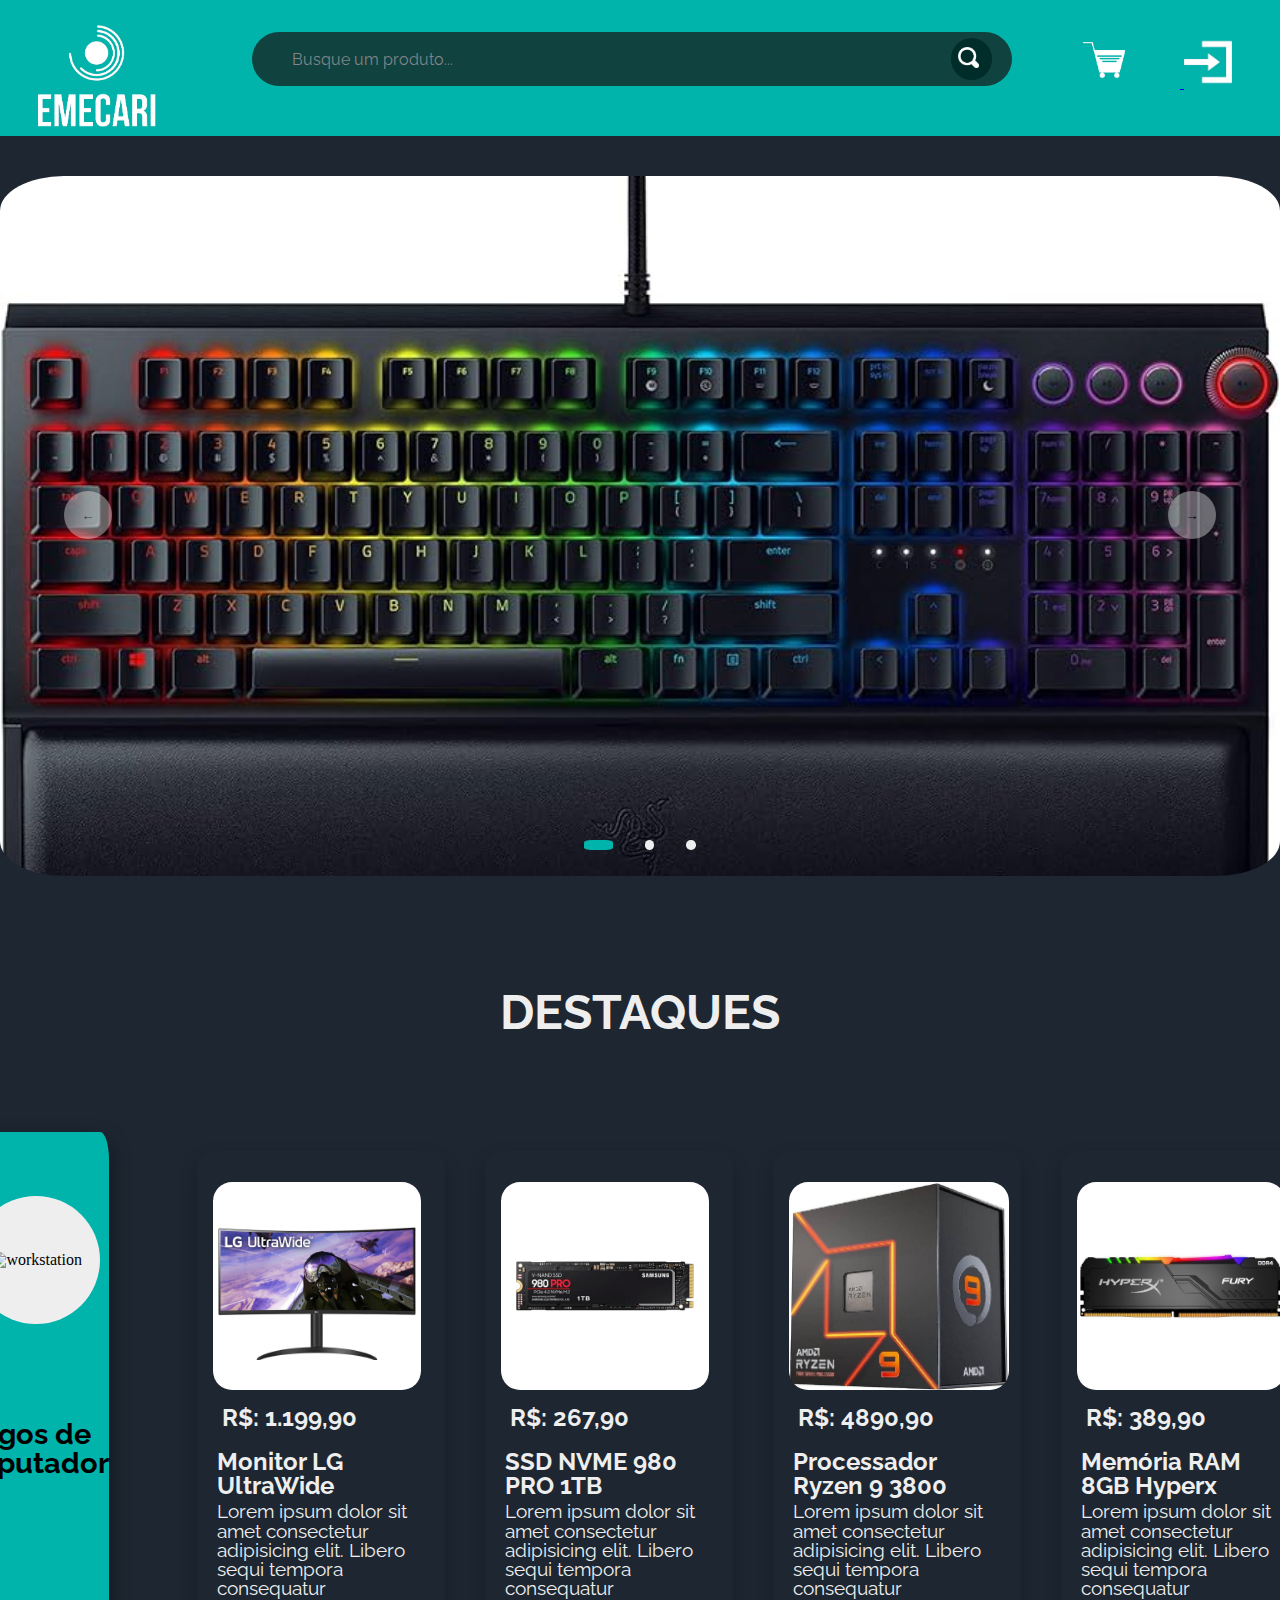
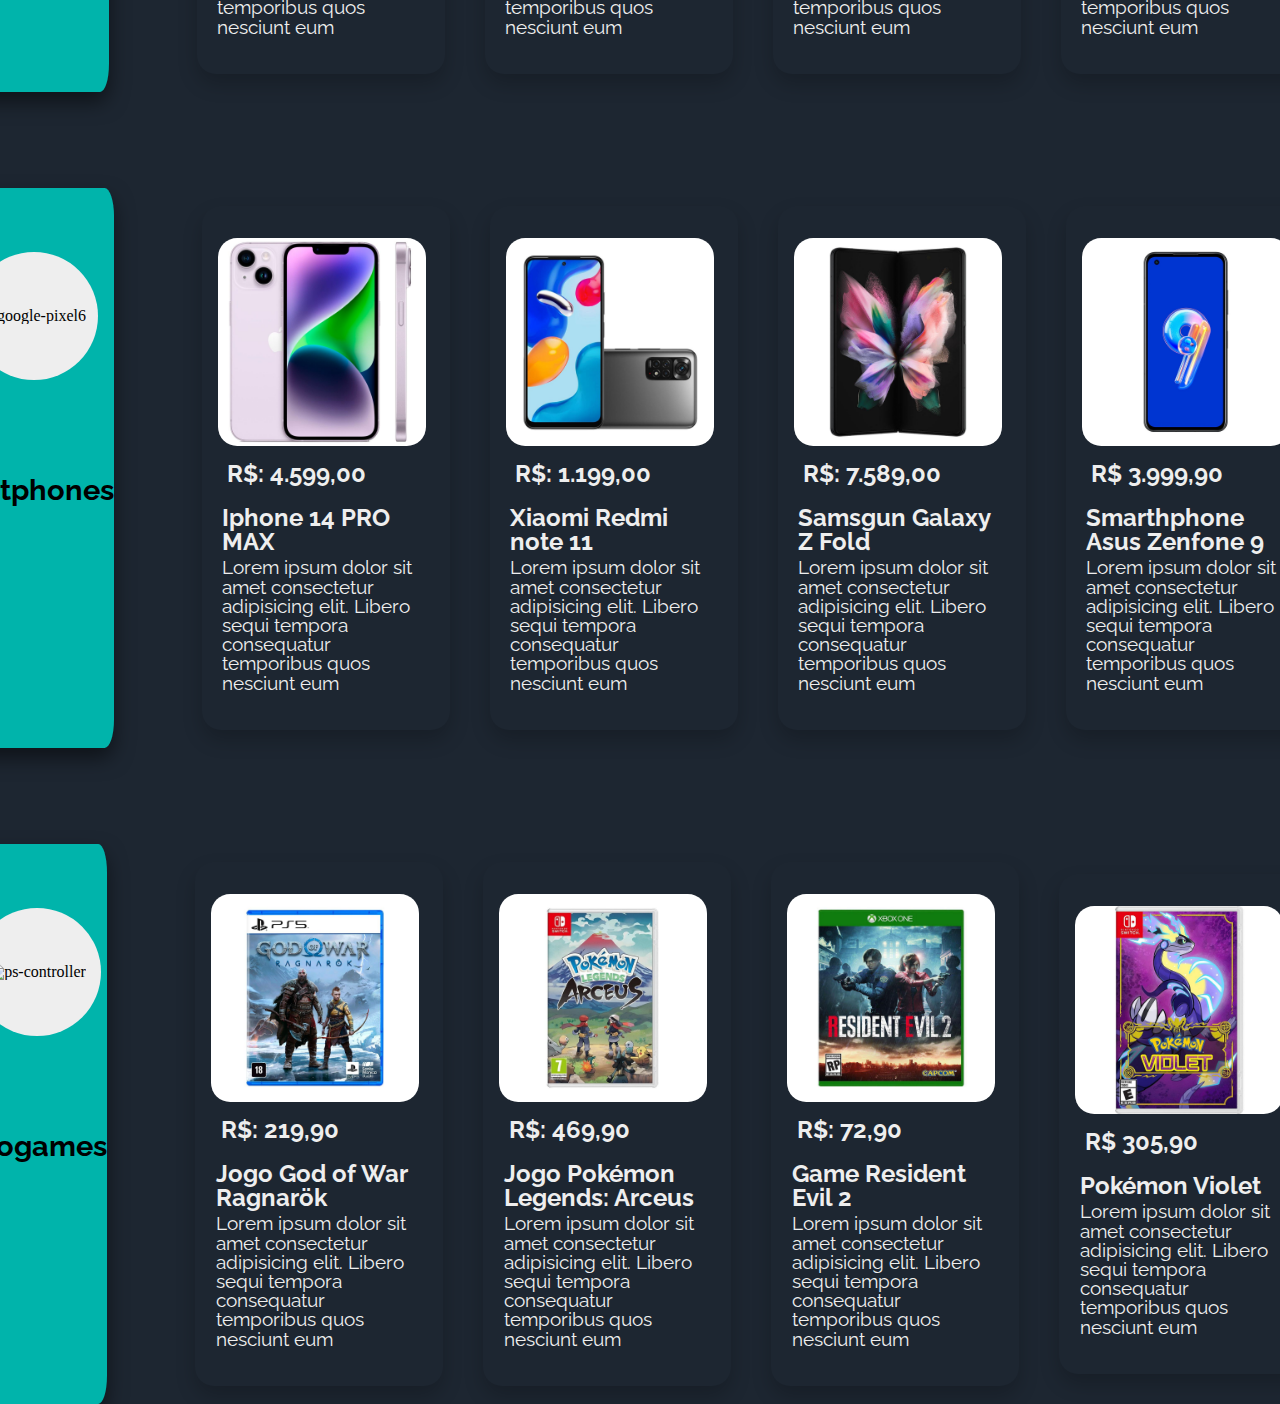
==== index.html @ 8e344c28 "first commit" ====
<!DOCTYPE html>
<html lang="pt-br">
<head>
    <meta charset="UTF-8">
    <meta name="viewport" content="width=device-width, initial-scale=1.0">
    <title>Emecari</title>
    <link rel="preconnect" href="https://fonts.googleapis.com">
    <link rel="preconnect" href="https://fonts.gstatic.com" crossorigin>
    <link href="https://fonts.googleapis.com/css2?family=Raleway:wght@200;300;400&display=swap" rel="stylesheet">
    <link rel="stylesheet" href="css/reset.css">
    <link rel="stylesheet" href="css/style.css">
    <link rel="stylesheet" href="css/mainPage.css">
    <link rel="stylesheet" href="https://fonts.googleapis.com/icon?family=Material+Icons">
    <link rel="icon" type="image/x-icon" href="img/favicon_package_v0.16/favicon.ico">
</head>
<body>
    <!-- Cabeçalho! -->
    <header class="cabecalho">
        <div class="header__container">

            <img class="logo" src="img/logo_branca.png" alt="logo">

            <div class="search__container">
                <form action="" class="search">
                    <input type="text" placeholder="Busque um produto..." name="q">
                    <button type="submit"><img class="icone lupa" src="img/mag_glasses.png" alt="busca"></button>
                </form>
            </div>

            <nav>
                <a href="#">
                    <img class="icone carrinho" src="img/shopping_car.png" alt="carrinho">
                </a>
                <a href="#">
                    <img class="icone login" src="img/login.png" alt="login">
                </a>
            </nav>
        </div>
    </header>


    <!-- Carrossel -->
    <div class="slider">
        <div class="list">
            <div class="item">
                <img src="img/produtos/teclado.jpg" alt="Teclado">
            </div>
            <div class="item">
                <img src="img/produtos/mouse.jpg" alt="mouse">
            </div>
            <div class="item">
                <img src="img/produtos/headset.jpg" alt="headset">
            </div>
        </div>

        <div class="buttons">
            <button id="prv"> &#8592; </button>
            <button id="nxt"> &rarr; </button>
        </div>
            <ul class="dots">
                <li class="active"></li>
                <li></li>
                <li></li>
            </ul>
    </div>

    
    <h1>DESTAQUES</h1>


    <!-- DESTAQUES -->
        <!-- PELO AMOR DE DEUS VICTOR HUGO NÃO ESQUECE DE MUDAR O LOREM IPSUM -->
    <div class="destaques">
        <div class="computer section">
            <div id="computer__menu">
                <div class="icon__background">
                    <i><img width="75" height="75" src="https://img.icons8.com/ios/50/workstation.png" alt="workstation"/></i>
                </div>
                <h4 class="section__title">Artigos de Computador</h4>
            </div>
            <section class="container__card">
                <div class="card">
                    <div class="card__image"><img class="product-image" src="img/computer/monitorGamer.jpg" alt=""></div>
                    <div class="card__content">
                        <h5 class="price">R$: 1.199,90 </h5>
                    </div>
                    <h4 class="card__name">Monitor LG UltraWide</h4>
                    <div class="card__description">
                        <p>Lorem ipsum dolor sit amet consectetur adipisicing elit. Libero sequi tempora consequatur temporibus quos nesciunt eum</p>
                    </div>
                </div>

                <div class="card">
                    <div class="card__image"><img class="product-image" src="img/computer/ssd_nvme.jpg" alt=""></div>
                    <div class="card__content">
                        <h5 class="price">R$: 267,90 </h5>
                    </div>
                    <h4 class="card__name">SSD NVME 980 PRO 1TB</h4>
                    <div class="card__description">
                        <p>Lorem ipsum dolor sit amet consectetur adipisicing elit. Libero sequi tempora consequatur temporibus quos nesciunt eum</p>
                    </div>
                </div>

                
                <div class="card">
                    <div class="card__image"><img class="product-image" src="img/computer/ryzen_9.jpg" alt=""></div>
                    <div class="card__content">
                        <h5 class="price">R$: 4890,90 </h5>
                    </div>
                    <h4 class="card__name">Processador Ryzen 9 3800</h4>
                    <div class="card__description">
                        <p>Lorem ipsum dolor sit amet consectetur adipisicing elit. Libero sequi tempora consequatur temporibus quos nesciunt eum</p>
                    </div>
                </div>

                <div class="card">
                    <div class="card__image"><img class="product-image" src="img/computer/memoria_8gb.jpg" alt=""></div>
                    <div class="card__content">
                        <h5 class="price">R$: 389,90 </h5>
                    </div>
                    <h4 class="card__name">Memória RAM 8GB Hyperx</h4>
                    <div class="card__description">
                        <p>Lorem ipsum dolor sit amet consectetur adipisicing elit. Libero sequi tempora consequatur temporibus quos nesciunt eum</p>
                    </div>
                </div>
            </section >
        </div>

            <div class="phones section">
                <div id="computer__menu">
                    <div class="icon__background">
                        <i><img width="75" height="75" src="https://img.icons8.com/ios/50/google-pixel6.png" alt="google-pixel6"/></i>
                    </div>
                    <h4 class="section__title">Smartphones</h4>
                </div>
                <section class="container__card">
                    <div class="card">
                        <div class="card__image"><img class="product-image" src="img/phones/iphone_14_PR.jpg" alt=""></div>
                        <div class="card__content">
                            <h5 class="price">R$: 4.599,00 </h5>
                        </div>
                        <h4 class="card__name">Iphone 14 PRO MAX</h4>
                        <div class="card__description">
                            <p>Lorem ipsum dolor sit amet consectetur adipisicing elit. Libero sequi tempora consequatur temporibus quos nesciunt eum</p>
                        </div>
                    </div>
    
                    <div class="card">
                        <div class="card__image"><img class="product-image" src="img/phones/redmi11.jpg" alt=""></div>
                        <div class="card__content">
                            <h5 class="price">R$: 1.199,00 </h5>
                        </div>
                        <h4 class="card__name">Xiaomi Redmi note 11</h4>
                        <div class="card__description">
                            <p>Lorem ipsum dolor sit amet consectetur adipisicing elit. Libero sequi tempora consequatur temporibus quos nesciunt eum</p>
                        </div>
                    </div>
    
                    
                    <div class="card">
                        <div class="card__image"><img class="product-image" src="img/phones/samgungZFold.png" alt=""></div>
                        <div class="card__content">
                            <h5 class="price">R$: 7.589,00 </h5>
                        </div>
                        <h4 class="card__name">Samsgun Galaxy Z Fold</h4>
                        <div class="card__description">
                            <p>Lorem ipsum dolor sit amet consectetur adipisicing elit. Libero sequi tempora consequatur temporibus quos nesciunt eum</p>
                        </div>
                    </div>
    
                    <div class="card">
                        <div class="card__image"><img class="product-image" src="img/phones/zenphone.jpg" alt=""></div>
                        <div class="card__content">
                            <h5 class="price">R$ 3.999,90 </h5>
                        </div>
                        <h4 class="card__name">Smarthphone Asus Zenfone 9</h4>
                        <div class="card__description">
                            <p>Lorem ipsum dolor sit amet consectetur adipisicing elit. Libero sequi tempora consequatur temporibus quos nesciunt eum</p>
                        </div>
                    </div>
                </section >
            </div>

            <div class="videogames">
                <div id="computer__menu">
                    <div class="icon__background">
                        <i><img width="75" height="75" src="https://img.icons8.com/ios/50/ps-controller.png" alt="ps-controller"/></i>
                    </div>
                    <h4 class="section__title">Videogames</h4>
                </div>
                <section class="container__card">
                    <div class="card">
                        <div class="card__image"><img class="product-image" src="img/games/gow5.jpg" alt=""></div>
                        <div class="card__content">
                            <h5 class="price">R$: 219,90 </h5>
                        </div>
                        <h4 class="card__name">Jogo God of War Ragnarök</h4>
                        <div class="card__description">
                            <p>Lorem ipsum dolor sit amet consectetur adipisicing elit. Libero sequi tempora consequatur temporibus quos nesciunt eum</p>
                        </div>
                    </div>
    
                    <div class="card">
                        <div class="card__image"><img class="product-image" src="img/games/pokemonArceus.jpg" alt=""></div>
                        <div class="card__content">
                            <h5 class="price">R$: 469,90 </h5>
                        </div>
                        <h4 class="card__name">Jogo Pokémon Legends: Arceus</h4>
                        <div class="card__description">
                            <p>Lorem ipsum dolor sit amet consectetur adipisicing elit. Libero sequi tempora consequatur temporibus quos nesciunt eum</p>
                        </div>
                    </div>
    
                    
                    <div class="card">
                        <div class="card__image"><img class="product-image" src="img/games/re2.jpg" alt=""></div>
                        <div class="card__content">
                            <h5 class="price">R$: 72,90 </h5>
                        </div>
                        <h4 class="card__name">Game Resident Evil 2</h4>
                        <div class="card__description">
                            <p>Lorem ipsum dolor sit amet consectetur adipisicing elit. Libero sequi tempora consequatur temporibus quos nesciunt eum</p>
                        </div>
                    </div>
    
                    <div class="card">
                        <div class="card__image"><img class="product-image" src="img/games/pokemonViolet.jpg" alt=""></div>
                        <div class="card__content">
                            <h5 class="price">R$ 305,90 </h5>
                        </div>
                        <h4 class="card__name">Pokémon Violet</h4>
                        <div class="card__description">
                            <p>Lorem ipsum dolor sit amet consectetur adipisicing elit. Libero sequi tempora consequatur temporibus quos nesciunt eum</p>
                        </div>
                    </div>
                </section >
            </div>
    </div>

    <script src="script/script.js"></script>
</body>
</html>
---- css/style.css ----
:root{
    --dark__green: #002D2A;
    --main__green: #00B4AB;
    --shadow__mainG: #00918A;
    --white: #EEEEEE;
    --offwhite: #818589;
    --another__dark__green: #10423F;
    --black: #000000;
    --another__black: #1d2631;

    --fonte: 'Raleway', sans-serif;
}

.cabecalho{
    background-color: var(--main__green);
    margin-bottom: 2.5rem;
}
.header__container{
    display: flex;
    flex-direction: row;
    justify-content: space-between;
}
.logo{
    height: 8.5rem;
}
.search{
    height: 25%;
    max-height: 15rem;
    width: 45rem;
    max-width: 45rem;
    background-color: var(--another__dark__green);
    display: flex;
    align-items: center;
    border-radius: 60px;
    padding: 10px 20px;
    margin-top: 2rem  ;
}
.search input{
    background: transparent;
    flex: 1;
    border: 0;
    outline: none;
    padding: 24px 20px;
    font-size: 1rem;
    font-family: var(--fonte);
    color: var(--white);
}
::placeholder{
    color: var(--offwhite);
}
.search button img{
    height: 1.3rem;
    width: 1.3rem;
    margin-top: rem;
    margin-left: 0.1rem;

}
.search button{
    border: 0;
    border-radius: 50%;
    width: 2.6rem;
    height: 2.6rem;
    background-color: var(--dark__green);
    transition: 1s;
}
.search button:hover{
    background-color: var(--main__green);
    transition: 1s;
}
.icone{
    padding-right: 3rem;
}
.carrinho{
    padding-top: 2rem;
    height: 3.5rem;
}
.login{
    padding-bottom: 0.1rem;
    height: 3rem;
}
---- css/mainPage.css ----
body{
    background-color: var(--another__black);
}

.slider{
    width: 1300px;
    max-width: 100vw;
    height: 700px;
    margin: auto;
    position: relative;
    overflow: hidden;
    border-radius: 5%;
}
.list{
    position: absolute;
    top: 0;
    left: 0;
    height: 100%;
    display: flex;
    width: max-content;
    transition: 1s;
}
.list img{
    width: 1300px;
    max-width: 100vw;
    height: 100%;
    object-fit: cover;
}
.buttons{
    position: absolute;
    top: 45%;
    left: 5%;
    width: 90%;
    display: flex;
    justify-content: space-between;

}
.buttons button{
    width: 3rem;
    height: 3rem;
    border-radius: 50%;
    background-color: var(--white);
    opacity: 40%;
    color: var(--white);
    border: none;
    font-family: var(--fonte);
    font-weight: bold;
    color: black;
    transition: 1s;
}
.buttons button:hover{
    background-color: var(--main__green);
    transition: 1s;
}
.dots{
    position: absolute;
    bottom: 10px;
    color: var(--white);
    left: 0;
    width: 100%;
    margin: 0;
    padding: 0;
    display: flex;
    justify-content: center;
}
.dots li{
    list-style: none;
    width: 0.6rem;
    height: 0.6rem;
    background-color: var(--white);
    margin: 1rem;
    border-radius: 50%;
    transition: 1s;
}
.dots li.active{
    width: 1.8rem;
    border-radius: 25%;
    transition: 1s;
    background-color: var(--main__green);
}
.dept__btn{
    display: flex;
    justify-content: space-between;
    align-items: center;
    padding: 2rem;
    margin-left: 7rem;
    margin-right: 7rem;
}
.material-icons {
    margin: 1.3rem;
    font-size: 3rem;
    border-radius: 50%;
    background-color: var(--main__green);
    color: var(--white);
}
h1{
    font-family: var(--fonte);
    text-align: center;
    padding-top: 7rem;
    font-size: 3rem;
    font-weight: bold;
    color: var(--white);
}


/* Cards dos produtos  */
.section{
    margin-bottom: 6rem;
    margin-top: 6rem;
}

.computer{
    display: flex;
    flex-direction: row;
    max-height: 35rem;
    justify-content: center;
}
.section__title{
    padding-top: 6rem;
    font-family: var(--fonte);
    font-weight: bold;
    font-size: 29px;
    text-align: center;
}
#computer__menu{
    background-color: var(--main__green);
    width: 60%;
    margin-left: 3.5rem;
    max-width: 15rem;
    border-radius: 5%;
    box-shadow: 0 10px 20px rgba(0, 0, 0, .5)
}
.icon__background{
    margin-top: 4rem;
    margin-left: 23%;
    margin-right: 2rem;
    display: flex;
    align-items: center;
    justify-content: center;
    background-color: var(--white);
    width: 8rem;
    height: 8rem;
    border-radius: 50%;
}
.container__card{
    display: flex;
    place-items: center;
    margin: 2rem;
    font-family: var(--fonte);
    padding: 2.5rem;
}
.card:hover{
    background-color: var(--main__green);
    transition: 1s;
}
.card{
    width: 13.5rem;
    box-shadow: 0 10px 20px rgba(0, 0, 0, .2);
    border-radius: 1.2rem;
    transition: 1s;
    padding: 2rem;
    padding-left: 1rem;
    padding-right: 1rem;
    margin: 1.5rem;
    margin-left:  1rem;
}

.card__image{
    background-color: transparent;
    height: 12rem;
    margin-bottom: 2rem;
    background-size: center/cover;
}
.product-image{
    background-image: url(images/computer/monitorGamer.jpg);
    border-radius: 1.2rem;
    height: 13rem;
}

.card__content{
    background-color: var(--white);
    margin: 0.3em;
    display: flex;
    align-items: center;
    background-color: transparent;
    margin-bottom: 1.2rem;
}
.card__name, .price{
    font-size: 1.5rem;
    color: var(--white);
    font-weight: bold;
    margin-left: 0.3rem;
}
.card__description p{
    font-size: 1.2rem;
    color: var(--white);
}
.card__description{
    margin: 0.3rem;
}

.phones{
    display: flex;
    flex-direction: row;
    max-height: 35rem;
    justify-content: center;
}
.videogames{
    display: flex;
    flex-direction: row;
    max-height: 35rem;
    justify-content: center;
}
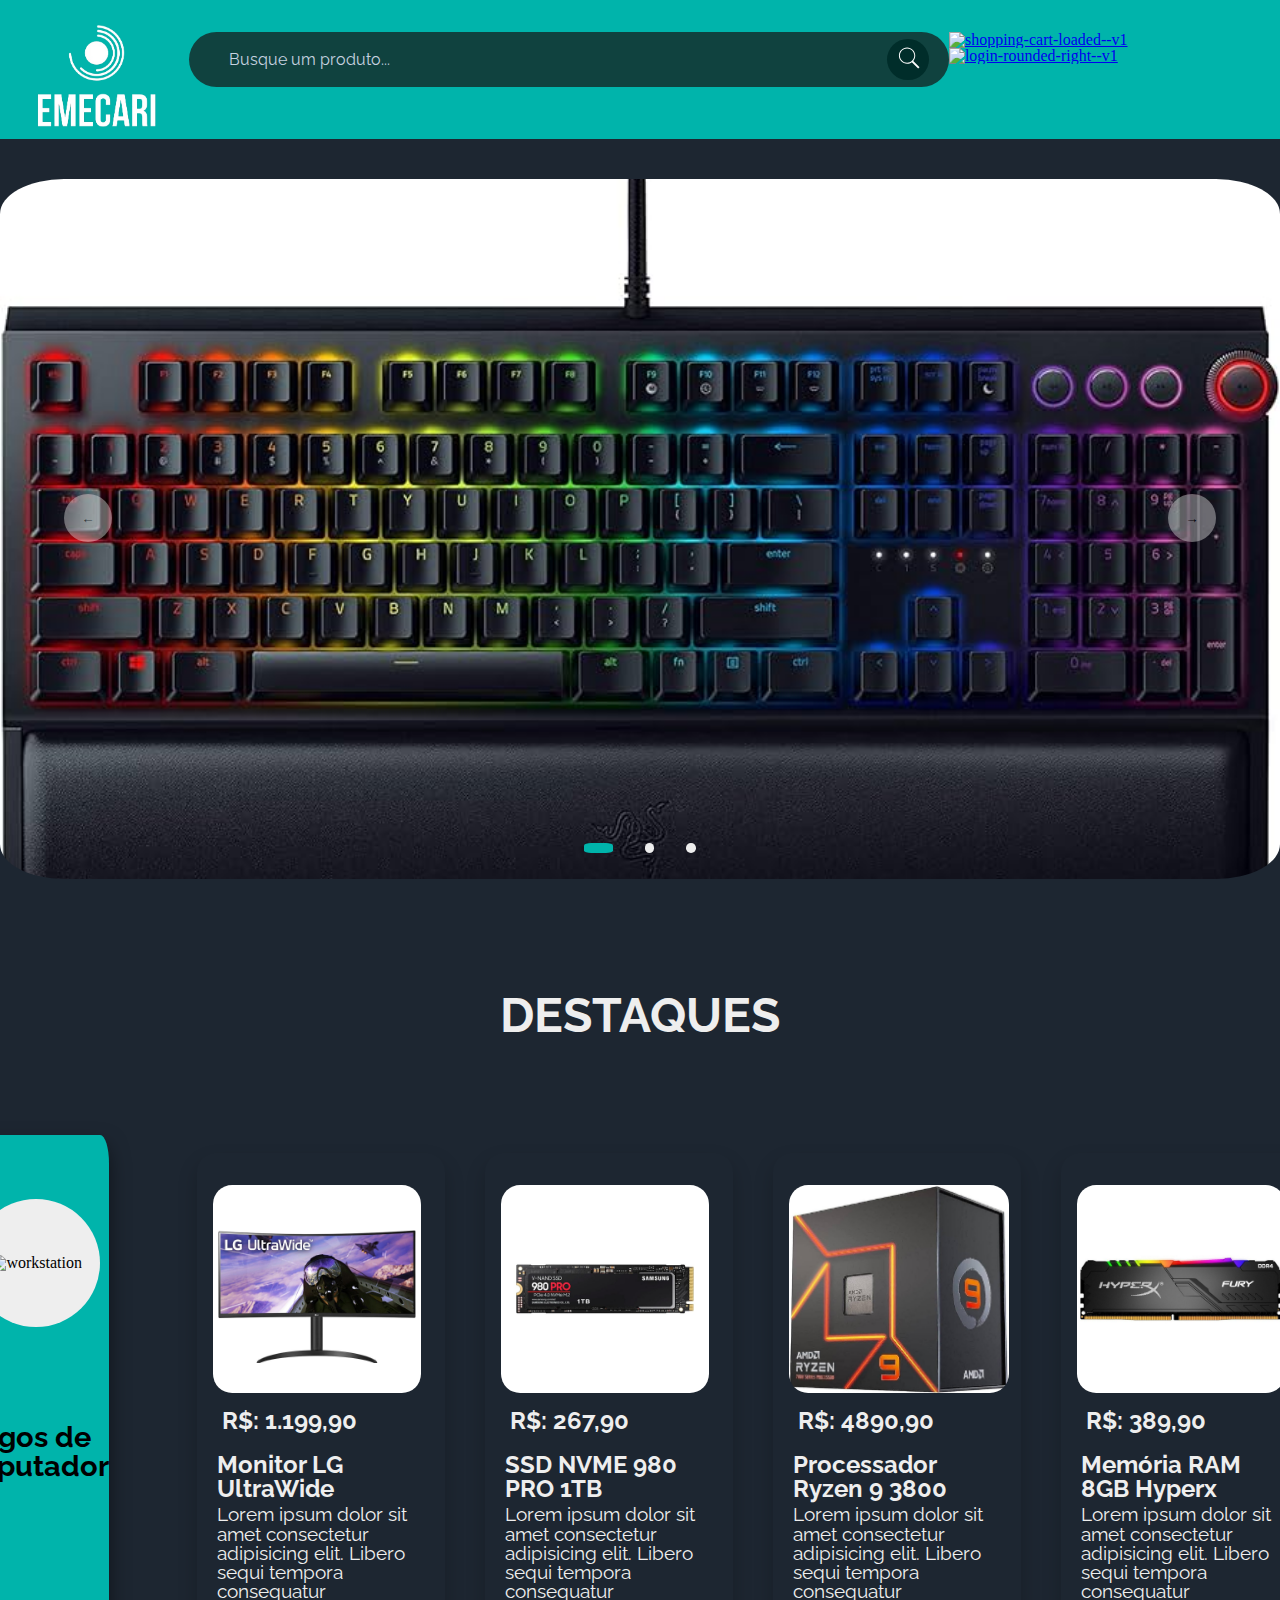
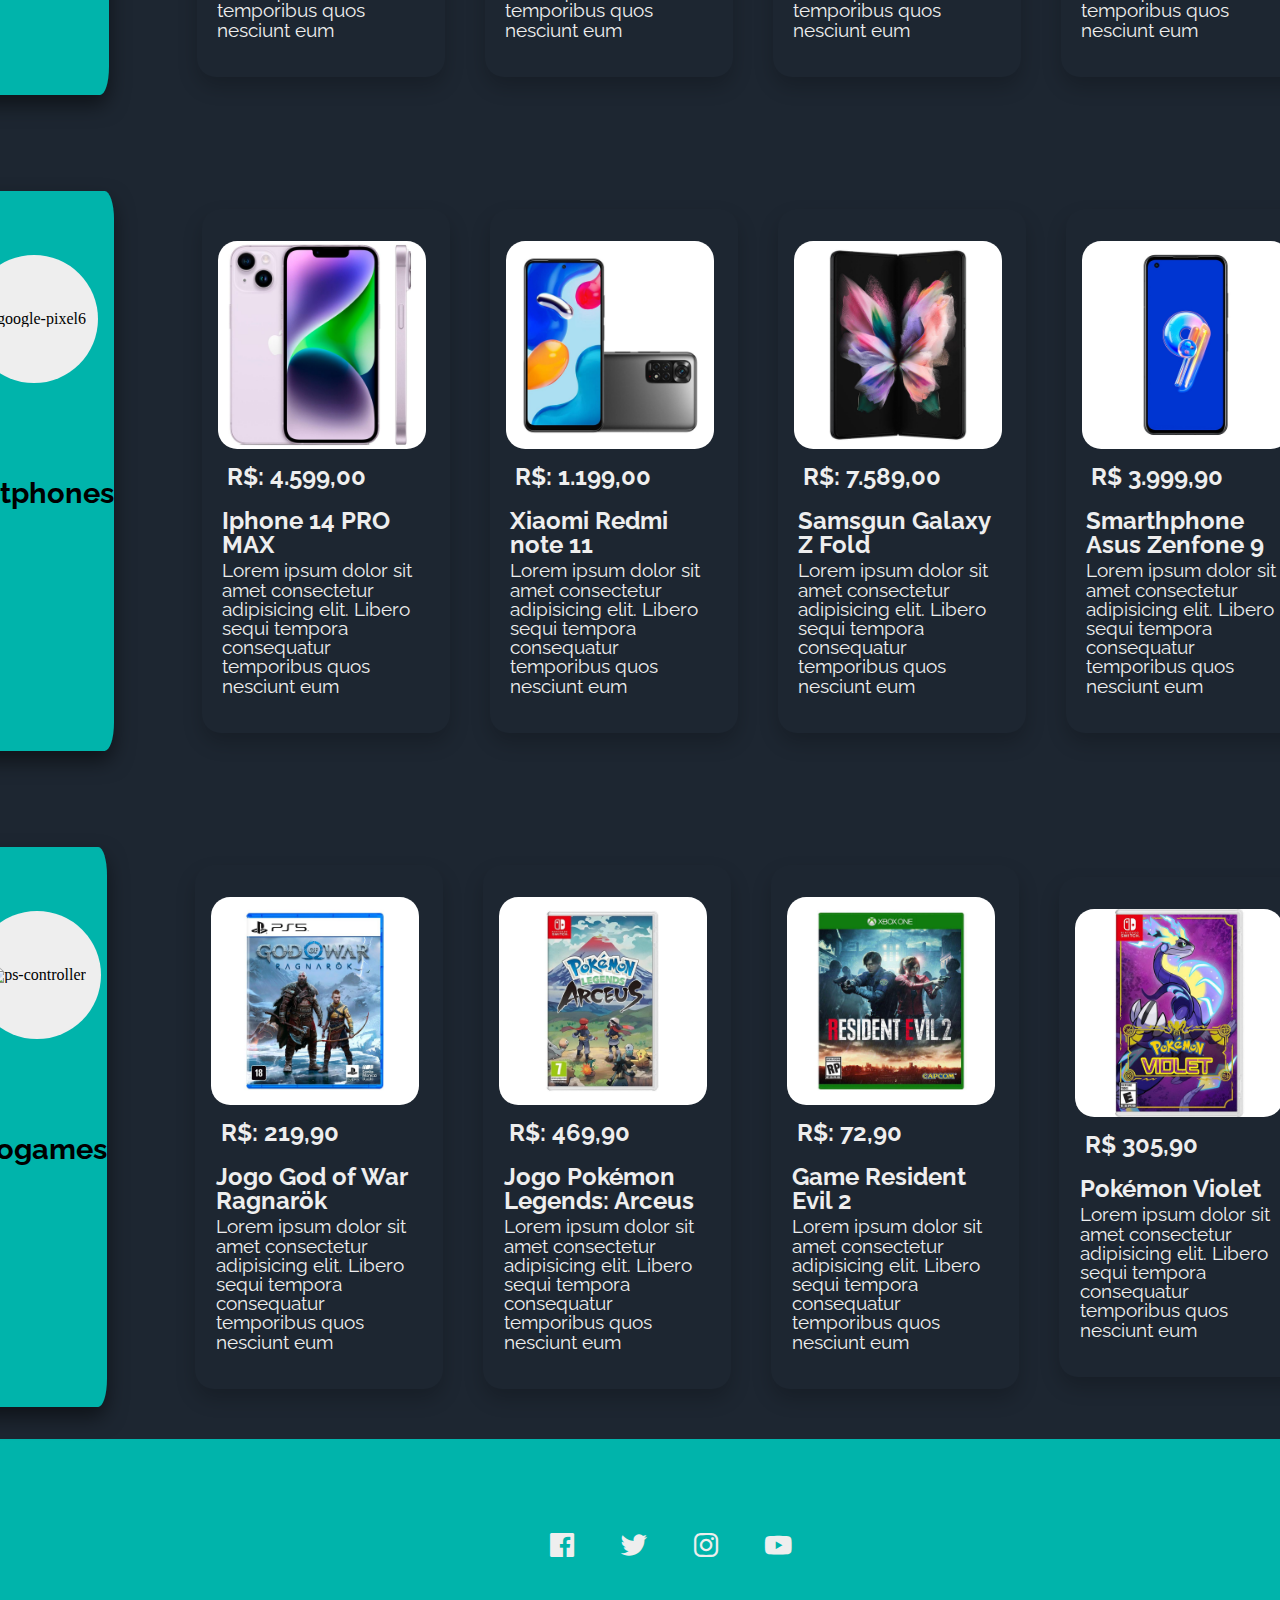
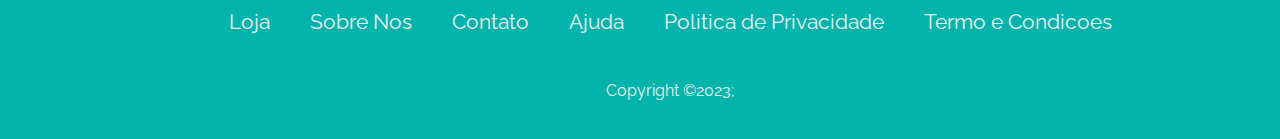
==== commit 19a273dd: "adição da pagina de produtos  algumas modificações na eestilização" ====
--- a/index.html
+++ b/index.html
@@ -4,9 +4,15 @@
     <meta charset="UTF-8">
     <meta name="viewport" content="width=device-width, initial-scale=1.0">
     <title>Emecari</title>
+    <link rel="stylesheet"
+    href="https://cdn.jsdelivr.net/npm/boxicons@latest/css/boxicons.min.css">
+
+    <!-- Fonte -->
     <link rel="preconnect" href="https://fonts.googleapis.com">
     <link rel="preconnect" href="https://fonts.gstatic.com" crossorigin>
     <link href="https://fonts.googleapis.com/css2?family=Raleway:wght@200;300;400&display=swap" rel="stylesheet">
+
+    <!--CSS-->
     <link rel="stylesheet" href="css/reset.css">
     <link rel="stylesheet" href="css/style.css">
     <link rel="stylesheet" href="css/mainPage.css">
@@ -14,29 +20,32 @@
     <link rel="icon" type="image/x-icon" href="img/favicon_package_v0.16/favicon.ico">
 </head>
 <body>
-    <!-- Cabeçalho! -->
     <header class="cabecalho">
         <div class="header__container">
 
-            <img class="logo" src="img/logo_branca.png" alt="logo">
+            <a href="index.html"><img class="logo" src="img/logo_branca.png" alt="logo"></a>
 
             <div class="search__container">
                 <form action="" class="search">
                     <input type="text" placeholder="Busque um produto..." name="q">
-                    <button type="submit"><img class="icone lupa" src="img/mag_glasses.png" alt="busca"></button>
+                    <button type="submit"><svg xmlns="http://www.w3.org/2000/svg" x="0px" y="0px" width="100" height="100" viewBox="0 0 50 50"
+                        style="fill:#FFFFFF;">
+                        <path d="M 21 3 C 11.621094 3 4 10.621094 4 20 C 4 29.378906 11.621094 37 21 37 C 24.710938 37 28.140625 35.804688 30.9375 33.78125 L 44.09375 46.90625 L 46.90625 44.09375 L 33.90625 31.0625 C 36.460938 28.085938 38 24.222656 38 20 C 38 10.621094 30.378906 3 21 3 Z M 21 5 C 29.296875 5 36 11.703125 36 20 C 36 28.296875 29.296875 35 21 35 C 12.703125 35 6 28.296875 6 20 C 6 11.703125 12.703125 5 21 5 Z"></path>
+                        </svg></button>
                 </form>
             </div>
 
-            <nav>
+            <nav class="menu__header">
                 <a href="#">
-                    <img class="icone carrinho" src="img/shopping_car.png" alt="carrinho">
+                    <img width="50" height="50" class="icone carrinho" src="https://img.icons8.com/ios/50/FFFFFF/shopping-cart-loaded--v1.png" alt="shopping-cart-loaded--v1"/>
                 </a>
                 <a href="#">
-                    <img class="icone login" src="img/login.png" alt="login">
+                    <img width="50" height="50" class="icone login" src="https://img.icons8.com/ios/50/FFFFFF/login-rounded-right--v1.png" alt="login-rounded-right--v1"/>
                 </a>
             </nav>
         </div>
     </header>
+
 
 
     <!-- Carrossel -->
@@ -79,7 +88,7 @@
                 <h4 class="section__title">Artigos de Computador</h4>
             </div>
             <section class="container__card">
-                <div class="card">
+                <a href="produto.html" class="link__produto"><div class="card">
                     <div class="card__image"><img class="product-image" src="img/computer/monitorGamer.jpg" alt=""></div>
                     <div class="card__content">
                         <h5 class="price">R$: 1.199,90 </h5>
@@ -88,7 +97,7 @@
                     <div class="card__description">
                         <p>Lorem ipsum dolor sit amet consectetur adipisicing elit. Libero sequi tempora consequatur temporibus quos nesciunt eum</p>
                     </div>
-                </div>
+                </div></a>
 
                 <div class="card">
                     <div class="card__image"><img class="product-image" src="img/computer/ssd_nvme.jpg" alt=""></div>
@@ -237,6 +246,32 @@
             </div>
     </div>
 
+
+    <footer>
+        <div class="footer-container">
+            <div class="footer-icons">
+                <a href="#"><i class='bx bxl-facebook-square' ></i></a>
+                <a href="#"><i class='bx bxl-twitter' ></i></a>
+                <a href="#"><i class='bx bxl-instagram' ></i></a>
+                <a href="#"><i class='bx bxl-youtube' ></i></a>
+            </div>
+            <div class="footer-nav">
+            <ul>
+                <li><a href="#">Loja</a></li>
+                <li><a href="#">Sobre Nos</a> </li>
+                <li><a href="#">Contato</a></li>
+                <li><a href="#">Ajuda</a></li>
+                <li><a href="#">Politica de Privacidade</a></li>
+                <li><a href="#">Termo e Condicoes</a></li>
+                <li></li>
+            </ul>
+            </div>
+            <div class="footer-botton">
+                <p>Copyright &copy;2023;</p>
+            </div>
+        </div>
+</footer>
+
     <script src="script/script.js"></script>
 </body>
 </html>--- a/css/style.css
+++ b/css/style.css
@@ -3,7 +3,7 @@
     --main__green: #00B4AB;
     --shadow__mainG: #00918A;
     --white: #EEEEEE;
-    --offwhite: #818589;
+    --offwhite: #c7d3e0;
     --another__dark__green: #10423F;
     --black: #000000;
     --another__black: #1d2631;
@@ -48,9 +48,9 @@
 ::placeholder{
     color: var(--offwhite);
 }
-.search button img{
-    height: 1.3rem;
-    width: 1.3rem;
+.search button svg{
+    height: 1.5rem;
+    width: 1.5rem;
     margin-top: rem;
     margin-left: 0.1rem;
 
@@ -73,8 +73,10 @@
 .carrinho{
     padding-top: 2rem;
     height: 3.5rem;
+    width: 3.5rem;
 }
 .login{
     padding-bottom: 0.1rem;
     height: 3rem;
+    width: 3rem;
 }
--- a/css/mainPage.css
+++ b/css/mainPage.css
@@ -164,6 +164,9 @@
     margin: 1.5rem;
     margin-left:  1rem;
 }
+.link__produto{
+    text-decoration: none;
+}
 
 .card__image{
     background-color: transparent;
@@ -210,4 +213,61 @@
     flex-direction: row;
     max-height: 35rem;
     justify-content: center;
+}
+
+/* FOOTER */
+
+footer{
+    margin-top: 2rem;
+    background-color: black;
+    font-family: var(--fonte);
+}
+
+.footer-container{
+    width: 100%;
+    padding: 70px 30px 20px;
+    background-color: var(--main__green);
+}
+
+.footer-icons{
+    display: flex;
+    justify-content: center;
+}
+
+.footer-icons a{
+    text-decoration: none;
+    padding: 10px;
+    background-color: var(--w);
+    margin: 10px;
+    border-radius: 50%;
+}
+
+.footer-icons a i{
+    font-size: 2em;
+    color: var(--white);
+    cursor: pointer;
+}
+
+.footer-nav{
+    margin: 30px 0;
+}
+
+.footer-nav ul{
+    display: flex;
+    justify-content: center;
+}
+
+.footer-nav ul li a{
+    color: var(--white);
+    margin: 20px;
+    text-decoration: none;
+    font-size: 1.3em;
+    transition: 0.5s;
+}
+
+.footer-botton{
+    background-color: var(--main__green);
+    color: var(--white);
+    padding: 20px;
+    text-align: center;
 }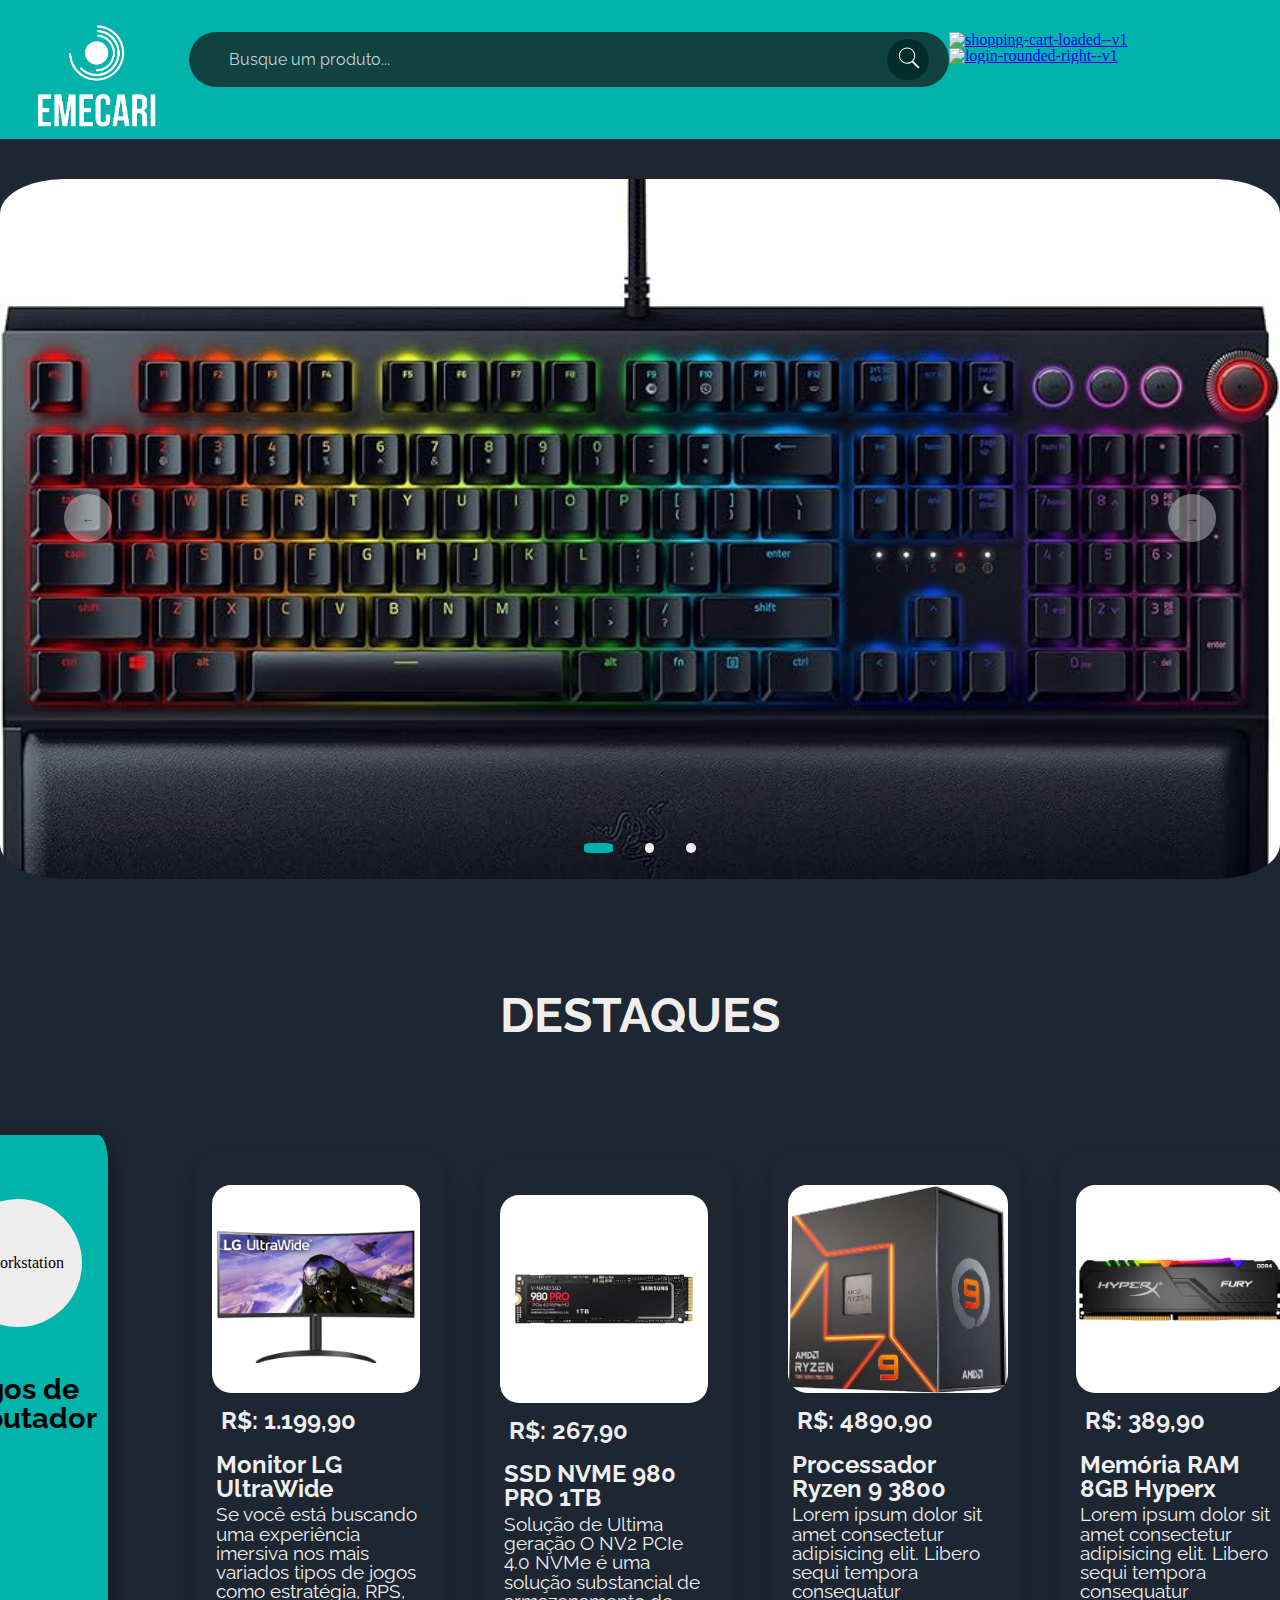
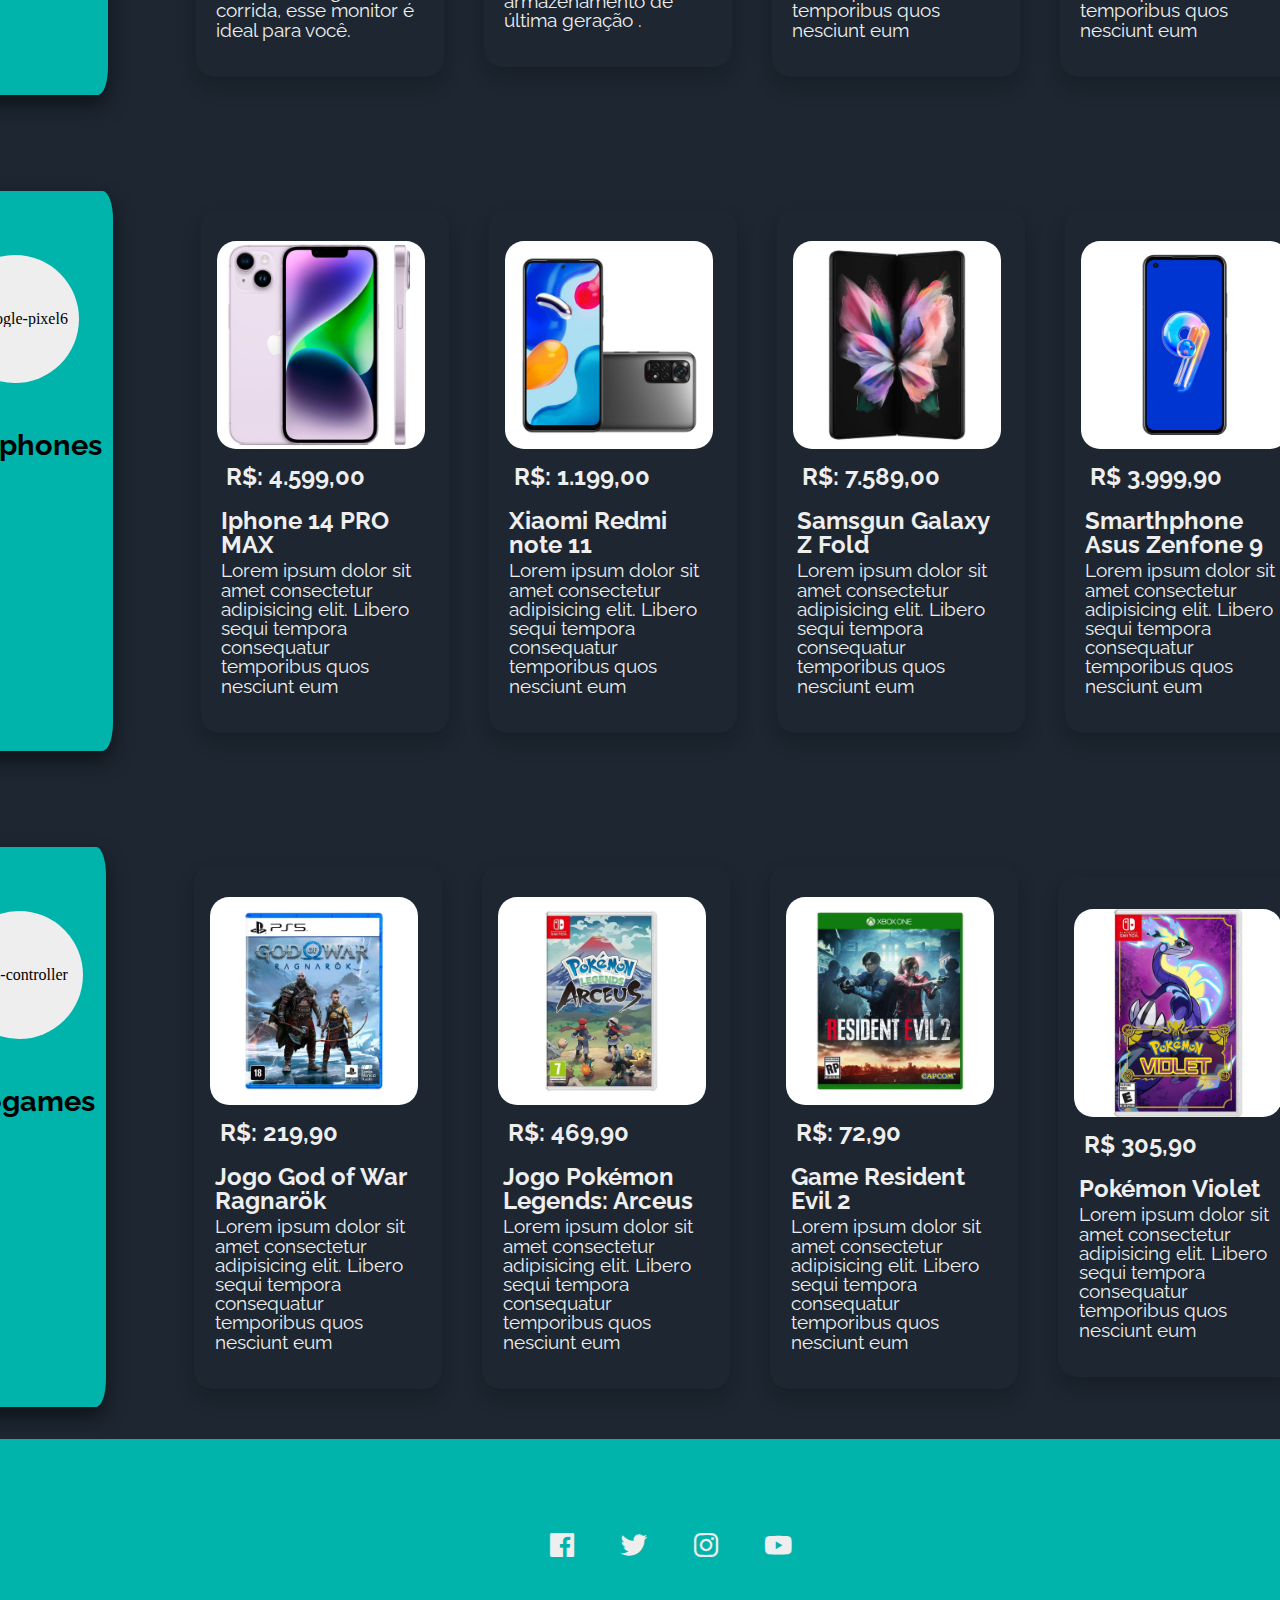
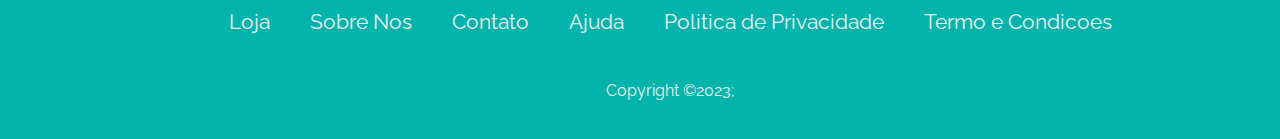
==== commit 397a74c1: "Projeto finalmente finalizado" ====
--- a/index.html
+++ b/index.html
@@ -36,10 +36,10 @@
             </div>
 
             <nav class="menu__header">
-                <a href="#">
+                <a href="carrinho.html">
                     <img width="50" height="50" class="icone carrinho" src="https://img.icons8.com/ios/50/FFFFFF/shopping-cart-loaded--v1.png" alt="shopping-cart-loaded--v1"/>
                 </a>
-                <a href="#">
+                <a href="login.php">
                     <img width="50" height="50" class="icone login" src="https://img.icons8.com/ios/50/FFFFFF/login-rounded-right--v1.png" alt="login-rounded-right--v1"/>
                 </a>
             </nav>
@@ -78,7 +78,6 @@
 
 
     <!-- DESTAQUES -->
-        <!-- PELO AMOR DE DEUS VICTOR HUGO NÃO ESQUECE DE MUDAR O LOREM IPSUM -->
     <div class="destaques">
         <div class="computer section">
             <div id="computer__menu">
@@ -95,7 +94,7 @@
                     </div>
                     <h4 class="card__name">Monitor LG UltraWide</h4>
                     <div class="card__description">
-                        <p>Lorem ipsum dolor sit amet consectetur adipisicing elit. Libero sequi tempora consequatur temporibus quos nesciunt eum</p>
+                        <p>Se você está buscando uma experiência imersiva nos mais variados tipos de jogos como estratégia, RPS, corrida, esse monitor é ideal para você.</p>
                     </div>
                 </div></a>
 
@@ -106,7 +105,7 @@
                     </div>
                     <h4 class="card__name">SSD NVME 980 PRO 1TB</h4>
                     <div class="card__description">
-                        <p>Lorem ipsum dolor sit amet consectetur adipisicing elit. Libero sequi tempora consequatur temporibus quos nesciunt eum</p>
+                        <p>Solução de Ultima geração O NV2 PCIe 4.0 NVMe é uma solução substancial de armazenamento de última geração .</p>
                     </div>
                 </div>
 
@@ -258,7 +257,7 @@
             <div class="footer-nav">
             <ul>
                 <li><a href="#">Loja</a></li>
-                <li><a href="#">Sobre Nos</a> </li>
+                <li><a href="sobreNos.html">Sobre Nos</a> </li>
                 <li><a href="#">Contato</a></li>
                 <li><a href="#">Ajuda</a></li>
                 <li><a href="#">Politica de Privacidade</a></li>
@@ -270,7 +269,7 @@
                 <p>Copyright &copy;2023;</p>
             </div>
         </div>
-</footer>
+    </footer>
 
     <script src="script/script.js"></script>
 </body>
--- a/css/mainPage.css
+++ b/css/mainPage.css
@@ -1,5 +1,8 @@
 body{
     background-color: var(--another__black);
+}
+html, body {
+    overflow-x: hidden;
 }
 
 .slider{
@@ -118,6 +121,7 @@
 .section__title{
     padding-top: 6rem;
     font-family: var(--fonte);
+    padding: 3rem 0.7rem 0 0.7rem ;
     font-weight: bold;
     font-size: 29px;
     text-align: center;
@@ -125,7 +129,7 @@
 #computer__menu{
     background-color: var(--main__green);
     width: 60%;
-    margin-left: 3.5rem;
+    margin-left: 2rem;
     max-width: 15rem;
     border-radius: 5%;
     box-shadow: 0 10px 20px rgba(0, 0, 0, .5)
